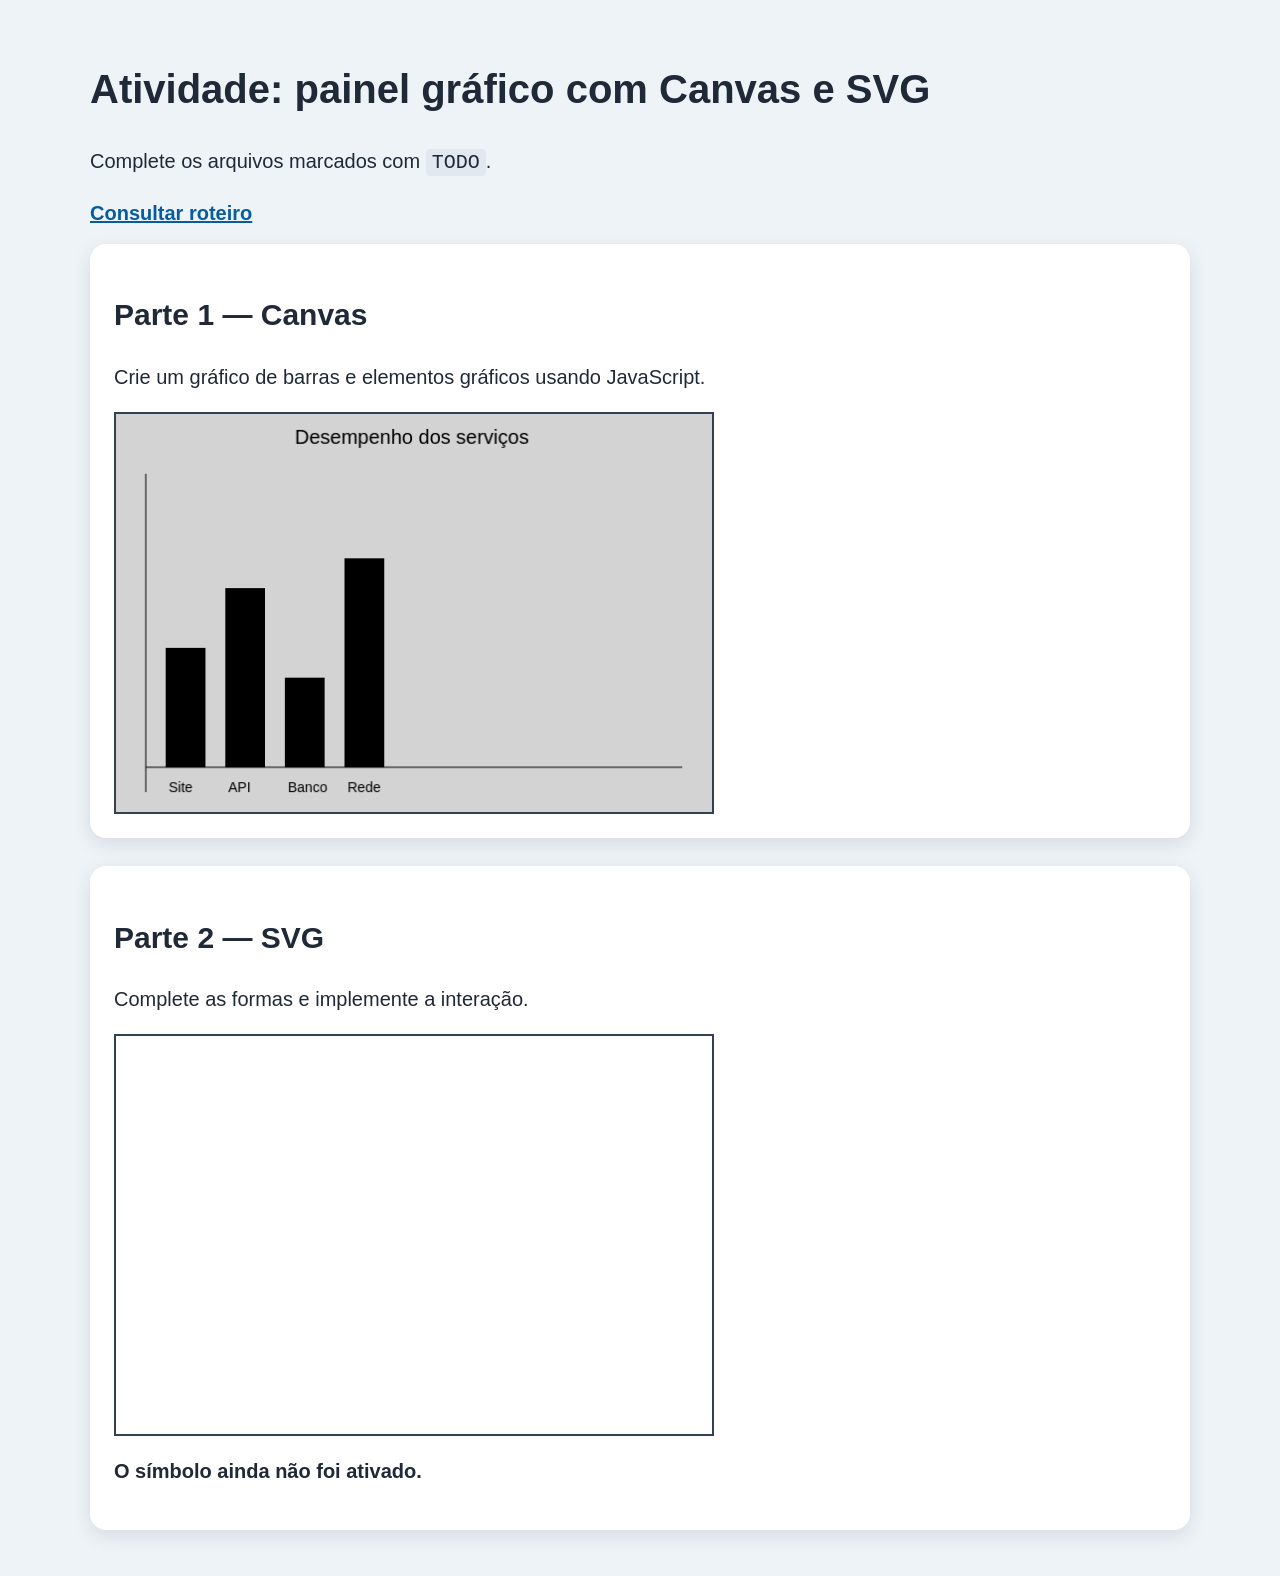
==== Atividade2/index.html @ 32b1967e "Create index.html" ====
<!DOCTYPE html>
<html lang="pt-BR">
<head>
    <meta charset="UTF-8">
    <meta name="viewport" content="width=device-width, initial-scale=1.0">
    <title>Atividade — Canvas e SVG</title>
    <link rel="stylesheet" href="css/style.css">
</head>
<body>
    <header>
        <h1>Atividade: painel gráfico com Canvas e SVG</h1>
        <p>Complete os arquivos marcados com <code>TODO</code>.</p>
        <a href="../roteiro.md">Consultar roteiro</a>
    </header>

    <main>
        <section>
            <h2>Parte 1 — Canvas</h2>
            <p>Crie um gráfico de barras e elementos gráficos usando JavaScript.</p>
            <canvas id="tela" width="600" height="400">
                Seu navegador não suporta o elemento Canvas.
            </canvas>
        </section>

        <section>
            <h2>Parte 2 — SVG</h2>
            <p>Complete as formas e implemente a interação.</p>

            <svg id="logo" viewBox="0 0 600 400" role="img" aria-labelledby="titulo-svg descricao-svg">
                <title id="titulo-svg">Logotipo do painel tecnológico</title>
                <desc id="descricao-svg">Cartão vetorial que deverá ser completado pelo estudante.</desc>

                <!-- TODO 1: crie um retângulo de fundo com cantos arredondados. -->

                <!-- TODO 2: crie três linhas representando conexões. -->

                <!-- TODO 3: crie um círculo com id="simbolo". -->

                <!-- TODO 4: crie um polígono dentro ou próximo do círculo. -->

                <!-- TODO 5: adicione os textos "Tech Monitor" e "Clique no símbolo". -->
            </svg>

            <p id="estado" aria-live="polite">O símbolo ainda não foi ativado.</p>
        </section>
    </main>

    <script src="js/canvas.js"></script>
    <script src="js/svg.js"></script>
</body>
</html>
---- Atividade2/css/style.css ----
:root {
    font-family: Arial, Helvetica, sans-serif;
    font-size: 20px;
    color: #1f2937;
    background: #eef3f8;
}

* { box-sizing: border-box; }
body { margin: 0; line-height: 1.5; }
header, main { width: min(1100px, 94%); margin: 0 auto; }
header { padding: 32px 0 16px; }
main { display: grid; gap: 28px; padding-bottom: 48px; }
section { background: white; padding: 24px; border-radius: 16px; box-shadow: 0 6px 20px rgba(15,23,42,.10); }
canvas, svg { display: block; width: 100%; max-width: 600px; height: auto; border: 2px solid #334155; margin-top: 18px; background: white; }
code { background: #e2e8f0; padding: 2px 6px; border-radius: 4px; }
a { color: #075c9f; font-weight: bold; }
#simbolo { cursor: pointer; }
#estado { font-weight: bold; }
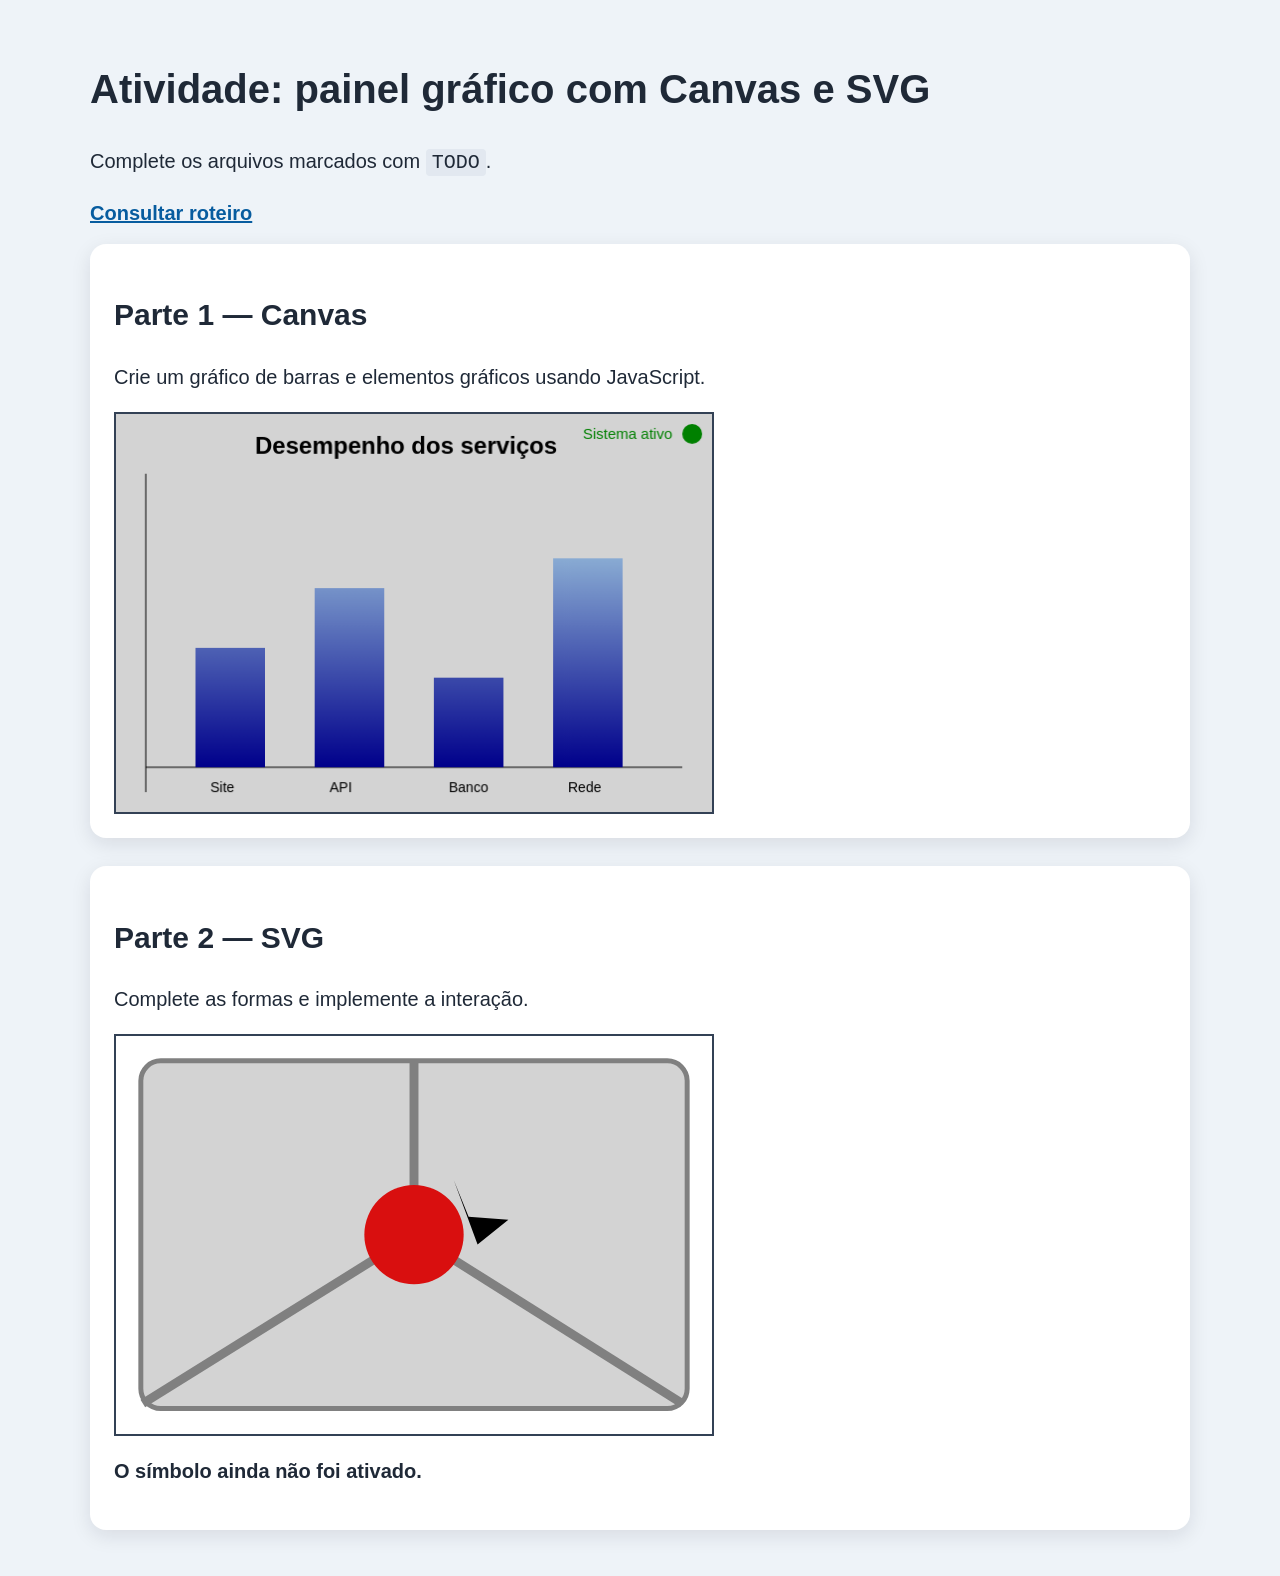
==== commit b057d03d: "fiz o canvas, falta o svg" ====
--- a/Atividade2/index.html
+++ b/Atividade2/index.html
@@ -31,14 +31,42 @@
                 <desc id="descricao-svg">Cartão vetorial que deverá ser completado pelo estudante.</desc>
 
                 <!-- TODO 1: crie um retângulo de fundo com cantos arredondados. -->
+                <rect x="25" y="25" width="550" height="350" rx="20" fill="lightgray" stroke="gray" stroke-width="5"></rect>
 
                 <!-- TODO 2: crie três linhas representando conexões. -->
-
+                <line x1="300" y1="25" x2="300" y2="200" stroke="gray" stroke-width="9"></line>
+                <line x1="27" y1="370" x2="300" y2="200" stroke="gray" stroke-width="9"></line>
+                <line x1="570" y1="370" x2="300" y2="200" stroke="gray" stroke-width="9"></line>
+                
                 <!-- TODO 3: crie um círculo com id="simbolo". -->
+                <circle id="simbolo" cx="300" cy="200" r="50" fill="#d90f0f"></circle>
 
                 <!-- TODO 4: crie um polígono dentro ou próximo do círculo. -->
+                <polygon points="340,145 355,182 395,185 364,210"></polygon>
 
                 <!-- TODO 5: adicione os textos "Tech Monitor" e "Clique no símbolo". -->
+                 
+                <!--
+                <defs>
+                    <linearGradient id="fundo-svg" x1="0" y1="0" x2="1" y2="1">
+                        <stop offset="0%" stop-color="#eff6ff"></stop>
+                        <stop offset="100%" stop-color="#bfdbfe"></stop>
+                    </linearGradient>
+                </defs>
+
+                <rect x="30" y="30" width="540" height="340" rx="28" fill="url(#fundo-svg)" stroke="#1e3a8a" stroke-width="5"></rect>
+
+                <line x1="120" y1="120" x2="270" y2="190" stroke="#64748b" stroke-width="8"></line>
+                <line x1="120" y1="280" x2="270" y2="210" stroke="#64748b" stroke-width="8"></line>
+                <line x1="420" y1="200" x2="520" y2="200" stroke="#64748b" stroke-width="8"></line>
+
+                <circle id="simbolo" cx="340" cy="200" r="82" fill="#2563eb" stroke="#172554" stroke-width="7" tabindex="0"></circle>
+
+                <polygon points="340,145 355,182 395,185 364,210 374,250 340,228 306,250 316,210 285,185 325,182" fill="#ffffff"></polygon>
+
+                <text x="70" y="85" fill="#172554" font-size="34" font-family="Arial" font-weight="bold">Tech Monitor</text>
+                <text x="365" y="330" fill="#334155" font-size="24" font-family="Arial" text-anchor="middle">Clique no símbolo</text>
+            -->
             </svg>
 
             <p id="estado" aria-live="polite">O símbolo ainda não foi ativado.</p>
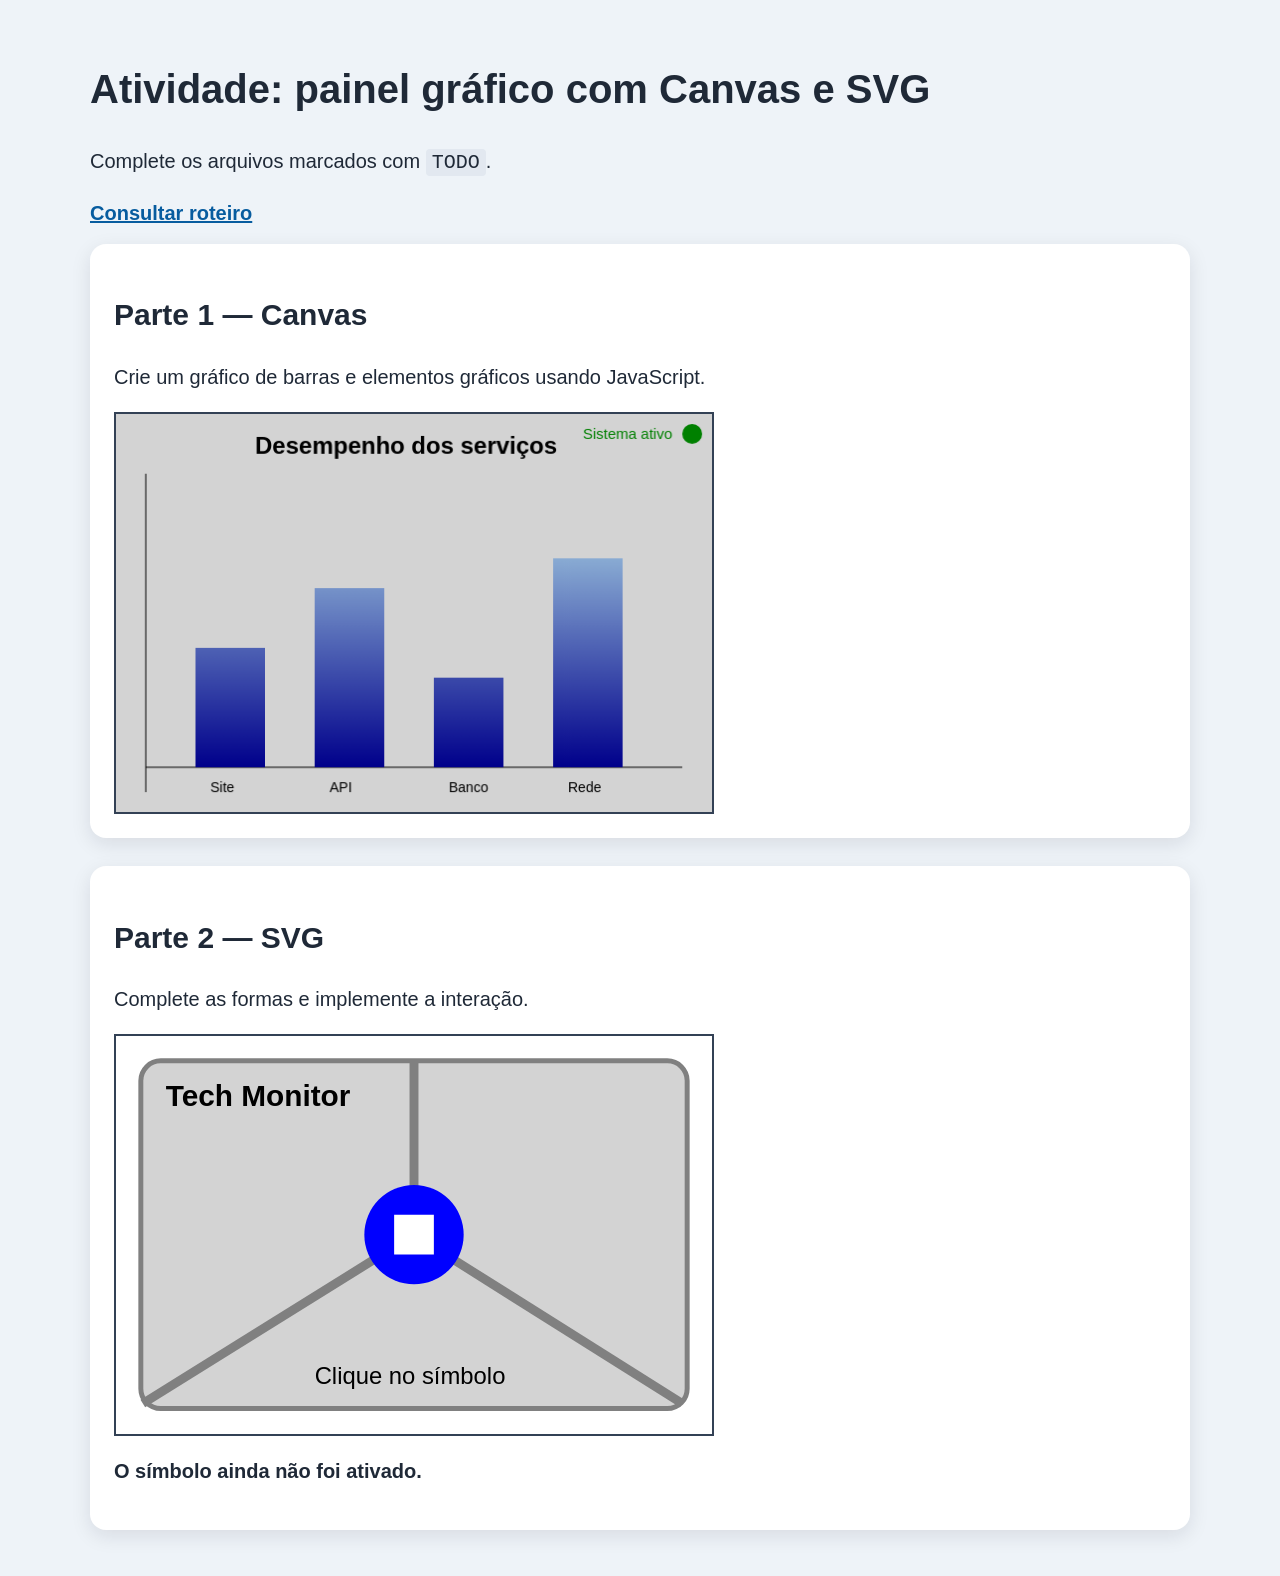
==== commit 68319ed1: "index pronto" ====
--- a/Atividade2/index.html
+++ b/Atividade2/index.html
@@ -39,34 +39,14 @@
                 <line x1="570" y1="370" x2="300" y2="200" stroke="gray" stroke-width="9"></line>
                 
                 <!-- TODO 3: crie um círculo com id="simbolo". -->
-                <circle id="simbolo" cx="300" cy="200" r="50" fill="#d90f0f"></circle>
+                <circle id="simbolo" cx="300" cy="200" r="50" fill="blue"></circle>
 
                 <!-- TODO 4: crie um polígono dentro ou próximo do círculo. -->
-                <polygon points="340,145 355,182 395,185 364,210"></polygon>
+                <polygon points="280,180 320,180 320,220 280,220" fill="white"></polygon>
 
                 <!-- TODO 5: adicione os textos "Tech Monitor" e "Clique no símbolo". -->
-                 
-                <!--
-                <defs>
-                    <linearGradient id="fundo-svg" x1="0" y1="0" x2="1" y2="1">
-                        <stop offset="0%" stop-color="#eff6ff"></stop>
-                        <stop offset="100%" stop-color="#bfdbfe"></stop>
-                    </linearGradient>
-                </defs>
-
-                <rect x="30" y="30" width="540" height="340" rx="28" fill="url(#fundo-svg)" stroke="#1e3a8a" stroke-width="5"></rect>
-
-                <line x1="120" y1="120" x2="270" y2="190" stroke="#64748b" stroke-width="8"></line>
-                <line x1="120" y1="280" x2="270" y2="210" stroke="#64748b" stroke-width="8"></line>
-                <line x1="420" y1="200" x2="520" y2="200" stroke="#64748b" stroke-width="8"></line>
-
-                <circle id="simbolo" cx="340" cy="200" r="82" fill="#2563eb" stroke="#172554" stroke-width="7" tabindex="0"></circle>
-
-                <polygon points="340,145 355,182 395,185 364,210 374,250 340,228 306,250 316,210 285,185 325,182" fill="#ffffff"></polygon>
-
-                <text x="70" y="85" fill="#172554" font-size="34" font-family="Arial" font-weight="bold">Tech Monitor</text>
-                <text x="365" y="330" fill="#334155" font-size="24" font-family="Arial" text-anchor="middle">Clique no símbolo</text>
-            -->
+                <text x="50" y="70" fill="black" font-size="30" font-family="Arial" font-weight="bold">Tech Monitor</text> 
+                <text x="200" y="350" fill="black" font-size="24" font-family="Arial">Clique no símbolo</text> 
             </svg>
 
             <p id="estado" aria-live="polite">O símbolo ainda não foi ativado.</p>
